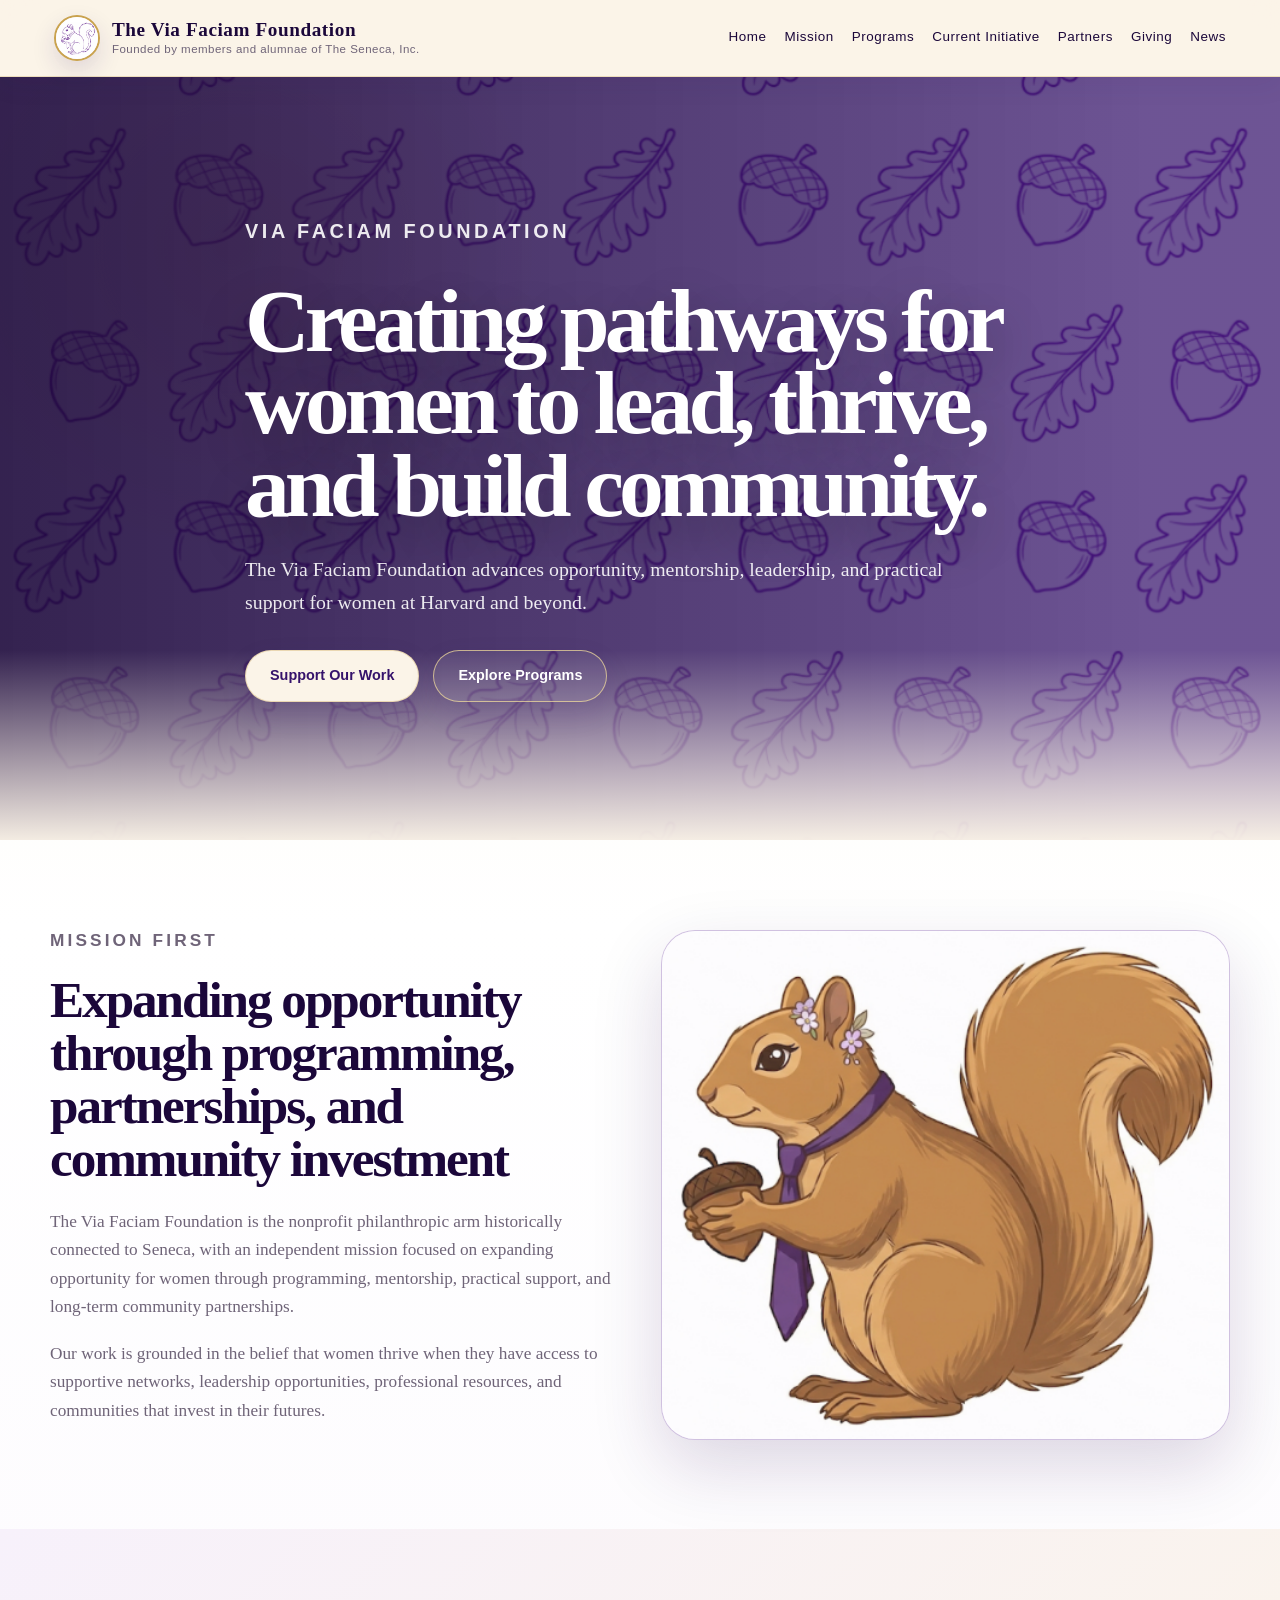
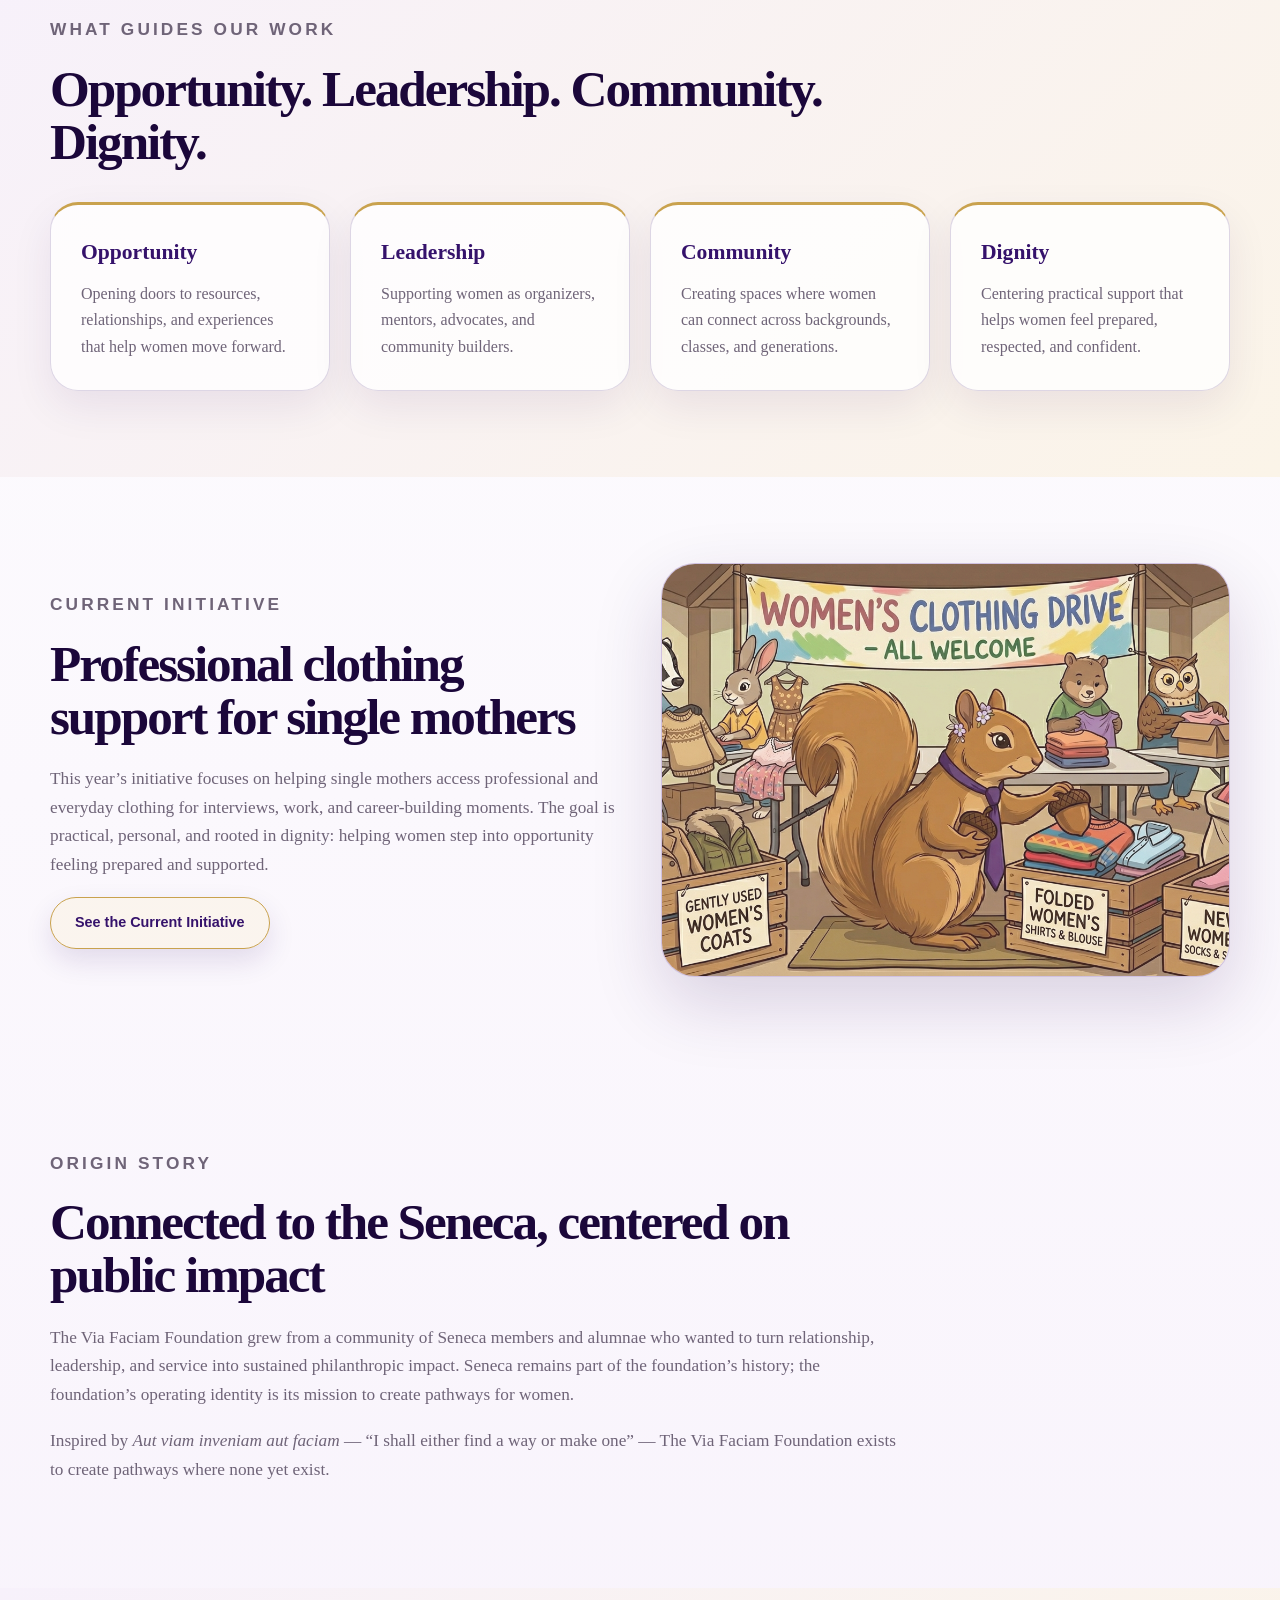
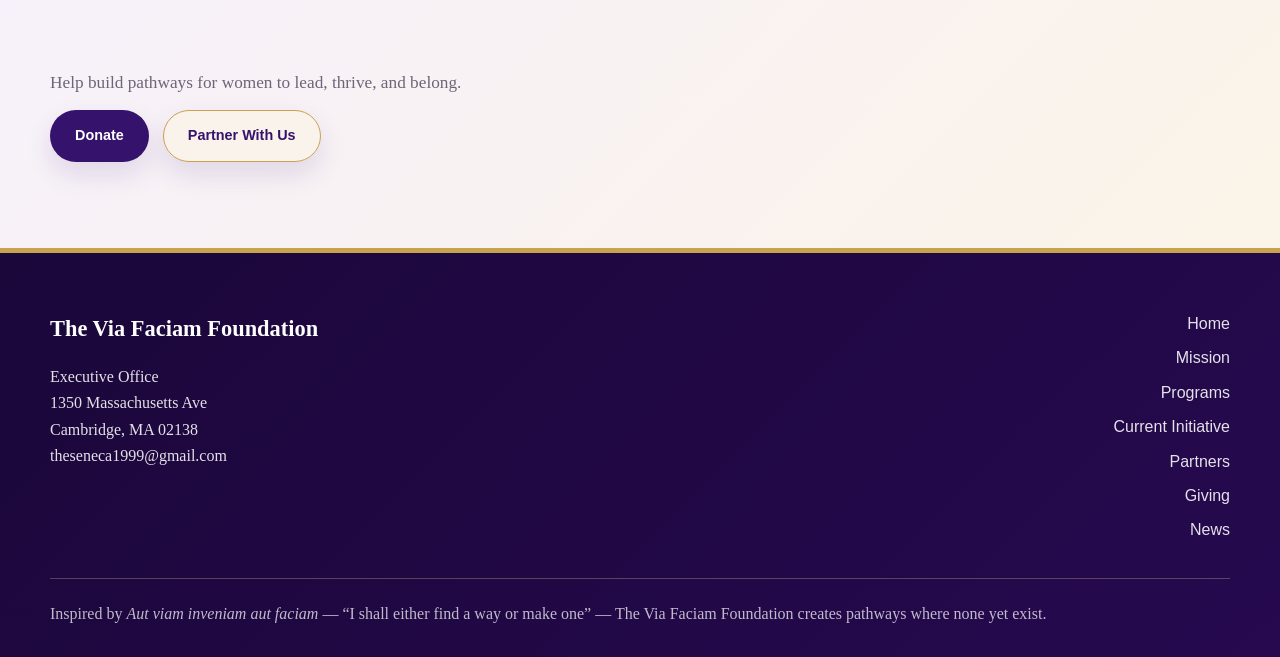
==== index.html @ 5f25b689 "Add files via upload" ====
<!DOCTYPE html>
<html lang="en">
<head>
  <meta charset="UTF-8">
  <meta name="viewport" content="width=device-width, initial-scale=1.0">
  <title>Home | The Via Faciam Foundation</title>
  <link rel="stylesheet" href="styles.css">
</head>
<body>
<header class="site-header">
  <div class="nav-wrap">
    <a class="brand" href="index.html">
      <span class="brand-mark"><img src="SenecaSquirrelLogo.png" alt="Via Faciam Foundation mark"></span>
      <span class="brand-text"><span class="brand-name">The Via Faciam Foundation</span><span class="brand-subtitle">Founded by members and alumnae of The Seneca, Inc.</span></span>
    </a>
    <nav class="main-nav">
      <a class="home-link" href="index.html">Home</a>
      <a href="about.html">Mission</a>
      <a href="events.html">Programs</a>
      <a href="philanthropy.html">Current Initiative</a>
      <a href="alumnae.html">Partners</a>
      <a href="giving.html">Giving</a>
      <a href="news.html">News</a>
    </nav>
  </div>
</header>
<main>

<section class="hero home-hero">
  <div class="hero-inner"><div class="hero-content"><p class="eyebrow hero-eyebrow">Via Faciam Foundation</p><h1>Creating pathways for women to lead, thrive, and build community.</h1>
  <p>The Via Faciam Foundation advances opportunity, mentorship, leadership, and practical support for women at Harvard and beyond.</p><div class="btn-row"><a class="btn btn-primary" href="giving.html">Support Our Work</a><a class="btn btn-secondary" href="events.html">Explore Programs</a></div></div></div>
</section>
<section class="section">
  <div class="section-inner grid-2">
    <div>
      <p class="eyebrow">Mission first</p>
      <h2>Expanding opportunity through programming, partnerships, and community investment</h2>
      <p>The Via Faciam Foundation is the nonprofit philanthropic arm historically connected to Seneca, with an independent mission focused on expanding opportunity for women through programming, mentorship, practical support, and long-term community partnerships.</p>
      <p>Our work is grounded in the belief that women thrive when they have access to supportive networks, leadership opportunities, professional resources, and communities that invest in their futures.</p>
      </div>
      <div class="image-frame light">
        <img src="SenecaSquirrel.png">
        </div>
        </div>
        </section>
<section class="section alt">
  <div class="section-inner">
    <p class="eyebrow">What guides our work</p>
    <h2>Opportunity. Leadership. Community. Dignity.</h2>
    <div class="cards">
      <article class="card">
        <h3>Opportunity</h3>
        <p>Opening doors to resources, relationships, and experiences that help women move forward.</p>
        </article>
        <article class="card">
          <h3>Leadership</h3>
          <p>Supporting women as organizers, mentors, advocates, and community builders.</p>
        </article>
        <article class="card">
          <h3>Community</h3>
          <p>Creating spaces where women can connect across backgrounds, classes, and generations.</p>
          </article>
          <article class="card">
            <h3>Dignity</h3>
            <p>Centering practical support that helps women feel prepared, respected, and confident.</p>
            </article>
            </div>
            </div>
            </section>
<section class="section">
  <div class="section-inner grid-2">
    <div>
      <p class="eyebrow">Current Initiative</p>
      <h2>Professional clothing support for single mothers</h2>
      <p>This year’s initiative focuses on helping single mothers access professional and everyday clothing for interviews, work, and career-building moments. The goal is practical, personal, and rooted in dignity: helping women step into opportunity feeling prepared and supported.</p>
      <a class="btn btn-outline" href="philanthropy.html">See the Current Initiative</a>
      </div>
      <div class="image-frame light">
        <img src="SenecaWomensClothingDrive.png" alt="Community initiative display">
        </div>
        </div>
        </section>
<section class="section">
  <div class="section-inner">
  <p class="eyebrow">Origin story</p>
  <h2>Connected to the Seneca, centered on public impact</h2>
  <p>The Via Faciam Foundation grew from a community of Seneca members and alumnae who wanted to turn relationship, leadership, and service into sustained philanthropic impact. Seneca remains part of the foundation’s history; the foundation’s operating identity is its mission to create pathways for women.</p><p>Inspired by <em>Aut viam inveniam aut faciam</em> — “I shall either find a way or make one” — The Via Faciam Foundation exists to create pathways where none yet exist.</p></div></section>
<section class="section alt">
  <div class="section-inner">
    <p class="statement">Help build pathways for women to lead, thrive, and belong.</p>
    <div class="btn-row"><a class="btn btn-dark" href="giving.html">Donate</a>
    <a class="btn btn-outline" href="mailto:theseneca1999@gmail.com">Partner With Us</a>
    </div>
    </div>
    </section>
</main>
<footer class="site-footer">
  <div class="footer-inner"><div class="footer-grid"><div><div class="footer-title">The Via Faciam Foundation</div><p>Executive Office<br>1350 Massachusetts Ave<br>Cambridge, MA 02138<br><a href="mailto:theseneca1999@gmail.com">theseneca1999@gmail.com</a></p></div><nav class="footer-nav"><a href="index.html">Home</a><a href="about.html">Mission</a><a href="events.html">Programs</a><a href="philanthropy.html">Current Initiative</a><a href="alumnae.html">Partners</a><a href="giving.html">Giving</a><a href="news.html">News</a></nav></div><div class="footer-bottom">Inspired by <em>Aut viam inveniam aut faciam</em> — “I shall either find a way or make one” — The Via Faciam Foundation creates pathways where none yet exist.</div></div>
</footer>
</body>
</html>
---- styles.css ----
:root {
  --purple: #35126b;
  --purple-dark: #1b073a;
  --purple-mid: #5d2f91;
  --lavender: #eee4f7;
  --lavender-soft: #f7f1fb;
  --cream: #fbf4e8;
  --cream-deep: #f2dfbf;
  --gold: #c9a24e;
  --gold-soft: #ecd79a;
  --rose: #d7a8c0;
  --ink: #21172b;
  --muted: #6f6478;
  --white: #ffffff;
  --line: rgba(53, 18, 107, 0.16);
  --shadow: 0 26px 70px rgba(42, 12, 83, 0.16);
}

* { box-sizing: border-box; }
body {
  margin: 0;
  font-family: Georgia, 'Times New Roman', serif;
  color: var(--ink);
  background: linear-gradient(180deg, var(--cream) 0%, #fff 24%, var(--lavender-soft) 100%);
  line-height: 1.65;
}
a { color: inherit; text-decoration: none; }
img { max-width: 100%; display: block; }

.site-header {
  position: sticky;
  top: 0;
  z-index: 10;
  background: rgba(251, 244, 232, 0.92);
  backdrop-filter: blur(18px);
  border-bottom: 1px solid rgba(201, 162, 78, 0.28);
  box-shadow: 0 8px 28px rgba(42, 12, 83, 0.06);
}
.nav-wrap {
  max-width: 1220px;
  margin: 0 auto;
  padding: 15px 24px;
  display: flex;
  align-items: center;
  justify-content: space-between;
  gap: 24px;
}
.brand {
  display: inline-flex;
  align-items: center;
  gap: 12px;
  color: var(--purple-dark);
}
.brand-text { display: flex; flex-direction: column; line-height: 1.15; }
.brand-mark {
  width: 46px;
  height: 46px;
  border-radius: 50%;
  overflow: hidden;
  border: 2px solid var(--gold);
  background: radial-gradient(circle at 30% 20%, var(--cream), var(--lavender));
  box-shadow: 0 10px 24px rgba(53, 18, 107, .14);
  flex: 0 0 auto;
}
.brand-mark img { width: 100%; height: 100%; object-fit: cover; }
.brand-name {
  font-size: 1.2rem;
  font-weight: 700;
  letter-spacing: 0.03em;
  white-space: nowrap;
}
.brand-subtitle {
  font-family: Arial, sans-serif;
  font-size: .72rem;
  color: var(--muted);
  letter-spacing: .04em;
  margin-top: 2px;
}
.main-nav {
  display: flex;
  flex-wrap: wrap;
  gap: 18px;
  font-family: Arial, sans-serif;
  font-size: 0.84rem;
  letter-spacing: 0.04em;
  color: var(--purple-dark);
}
.main-nav a {
  padding: 8px 0;
  border-bottom: 1px solid transparent;
  transition: color .2s ease, border-color .2s ease;
}
.main-nav a:hover { color: var(--purple-mid); border-color: var(--gold); }

.hero {
  background:
    radial-gradient(circle at top right, rgba(236, 215, 154, .38), transparent 34%),
    linear-gradient(135deg, var(--purple-dark), var(--purple));
  color: var(--white);
  padding: 92px 24px;
  position: relative;
  overflow: hidden;
}
.home-hero {
  min-height: 720px;
  display: flex;
  align-items: center;
  background:
    linear-gradient(90deg, rgba(27, 7, 58, .89) 0%, rgba(53, 18, 107, .72) 90%),
    radial-gradient(circle at 18% 22%, rgba(201, 162, 78, .36), transparent 26%),
    url('AcornBackdrop.png') center/cover no-repeat;
}
.home-hero::after {
  content: '';
  position: absolute;
  inset: auto 0 0 0;
  height: 190px;
  background: linear-gradient(180deg, transparent, rgba(251, 244, 232, .96));
  pointer-events: none;
}
.hero-inner, .section-inner, .footer-inner {
  max-width: 1180px;
  margin: 0 auto;
  position: relative;
  z-index: 1;
}
.hero-content {
  max-width: 790px;
  padding: 46px 0;
}
.hero-grid {
  display: grid;
  grid-template-columns: 1.1fr .9fr;
  gap: 48px;
  align-items: center;
}
.eyebrow {
  font-family: Arial, sans-serif;
  text-transform: uppercase;
  letter-spacing: 0.18em;
  font-size: 0.76rem;
  font-weight: 700;
  color: var(--gold);
  margin: 0 0 14px;
}
.hero-eyebrow { color: var(--gold-soft); }
.hero h1, .page-hero h1 {
  font-size: clamp(2.8rem, 7vw, 6.7rem);
  line-height: 0.92;
  letter-spacing: -0.055em;
  margin: 0 0 26px;
  text-shadow: 0 18px 50px rgba(0,0,0,.28);
}
.hero p, .page-hero p {
  font-size: 1.24rem;
  max-width: 760px;
  color: rgba(255,255,255,0.9);
  margin: 0 0 32px;
}
.btn-row { display: flex; flex-wrap: wrap; gap: 14px; }
.btn {
  display: inline-flex;
  align-items: center;
  justify-content: center;
  min-height: 48px;
  padding: 13px 24px;
  border-radius: 999px;
  font-family: Arial, sans-serif;
  font-weight: 700;
  font-size: .9rem;
  border: 1px solid transparent;
  box-shadow: 0 12px 28px rgba(53, 18, 107, .12);
  transition: transform .2s ease, box-shadow .2s ease, background .2s ease;
}
.btn:hover { transform: translateY(-2px); box-shadow: 0 18px 34px rgba(53,18,107,.18); }
.btn-primary { background: var(--cream); color: var(--purple); border-color: rgba(201,162,78,.35); }
.btn-secondary { background: rgba(255,255,255,.08); color: var(--white); border-color: rgba(236,215,154,.75); }
.btn-dark { background: var(--purple); color: var(--white); }
.btn-outline { color: var(--purple); border-color: var(--gold); background: rgba(251,244,232,.7); }
.image-frame {
  min-height: 360px;
  border: 1px solid rgba(236,215,154,.45);
  border-radius: 34px;
  overflow: hidden;
  background: rgba(255,255,255,.11);
  box-shadow: var(--shadow);
}
.image-frame.light { background: var(--lavender); border-color: var(--line); }
.image-frame img { width: 100%; height: 100%; object-fit: cover; opacity: .88; }

.section { padding: 86px 24px; }
.section.alt { background: linear-gradient(135deg, var(--lavender-soft), var(--cream)); }
.section h2 {
  font-size: clamp(2rem, 4vw, 3.7rem);
  line-height: 1.04;
  letter-spacing: -0.04em;
  color: var(--purple-dark);
  margin: 0 0 22px;
  max-width: 860px;
}
.section p { max-width: 850px; margin: 0 0 18px; color: var(--muted); font-size: 1.08rem; }
.grid-2 { display: grid; grid-template-columns: 1fr 1fr; gap: 42px; align-items: center; }
.cards { display: grid; grid-template-columns: repeat(4, 1fr); gap: 20px; margin-top: 34px; }
.cards.three { grid-template-columns: repeat(3, 1fr); }
.cards.two { grid-template-columns: repeat(2, 1fr); }
.card {
  background: rgba(255,255,255,.88);
  border: 1px solid var(--line);
  border-top: 3px solid var(--gold);
  border-radius: 28px;
  padding: 30px;
  box-shadow: 0 16px 42px rgba(47, 19, 95, 0.08);
}
.alt .card { background: rgba(255,255,255,.78); }
.card h3 { margin: 0 0 10px; color: var(--purple); font-size: 1.35rem; }
.card p { font-size: 1rem; margin: 0; }
.statement {
  font-size: clamp(2rem, 4vw, 4rem);
  line-height: 1.05;
  color: var(--purple);
  max-width: 900px;
  margin: 0 0 28px;
}

.page-hero {
  background:
    radial-gradient(circle at top left, rgba(236,215,154,.28), transparent 30%),
    linear-gradient(135deg, var(--purple-dark), var(--purple-mid));
  color: white;
  padding: 86px 24px;
}
.page-hero .hero-inner { max-width: 980px; }

.site-footer {
  background: linear-gradient(135deg, var(--purple-dark), #26094f);
  color: rgba(255,255,255,.88);
  padding: 58px 24px 30px;
  border-top: 5px solid var(--gold);
}
.footer-grid { display: grid; grid-template-columns: 1fr 1fr; gap: 40px; }
.footer-title { color: white; font-size: 1.4rem; font-weight: 700; margin-bottom: 12px; }
.footer-nav { display: grid; gap: 8px; justify-items: end; font-family: Arial, sans-serif; }
.footer-nav a:hover { color: var(--gold-soft); }
.footer-bottom { border-top: 1px solid rgba(236,215,154,.28); margin-top: 34px; padding-top: 22px; color: rgba(255,255,255,.72); }

@media (max-width: 900px) {
  .hero-grid, .grid-2, .footer-grid { grid-template-columns: 1fr; }
  .cards, .cards.three, .cards.two { grid-template-columns: 1fr; }
  .footer-nav { justify-items: start; }
  .nav-wrap { align-items: flex-start; flex-direction: column; }
  .main-nav { gap: 14px; }
  .home-hero { min-height: 620px; }
  .hero { padding: 66px 20px; }
  .section { padding: 62px 20px; }
}


/* Picture planning placeholders */
.photo-placeholder {
  min-height: 280px;
  border: 2px dashed rgba(201, 162, 78, 0.7);
  border-radius: 30px;
  padding: 28px;
  background:
    linear-gradient(135deg, rgba(255,255,255,.78), rgba(247,241,251,.88)),
    radial-gradient(circle at top right, rgba(236,215,154,.35), transparent 32%);
  box-shadow: 0 16px 42px rgba(47, 19, 95, 0.07);
  display: flex;
  flex-direction: column;
  justify-content: flex-end;
  position: relative;
  overflow: hidden;
}
.photo-placeholder::before {
  content: 'Photo space';
  position: absolute;
  top: 22px;
  left: 24px;
  font-family: Arial, sans-serif;
  font-size: .72rem;
  font-weight: 700;
  letter-spacing: .16em;
  text-transform: uppercase;
  color: var(--purple-mid);
  background: rgba(251,244,232,.78);
  border: 1px solid rgba(201,162,78,.38);
  border-radius: 999px;
  padding: 8px 12px;
}
.photo-placeholder h3 {
  margin: 92px 0 10px;
  color: var(--purple);
  font-size: 1.35rem;
}
.photo-placeholder p {
  margin: 0;
  color: var(--muted);
  font-size: 1rem;
}
.photo-grid {
  display: grid;
  grid-template-columns: repeat(3, 1fr);
  gap: 20px;
  margin-top: 34px;
}
.photo-grid.two { grid-template-columns: repeat(2, 1fr); }
.photo-note {
  font-family: Arial, sans-serif;
  font-size: .82rem;
  color: var(--purple-mid);
  margin-top: 16px;
}

@media (max-width: 900px) {
  .photo-grid, .photo-grid.two { grid-template-columns: 1fr; }
}

.card img { width: 100%; height: 190px; object-fit: cover; border-radius: 20px; margin: 12px 0 16px; }
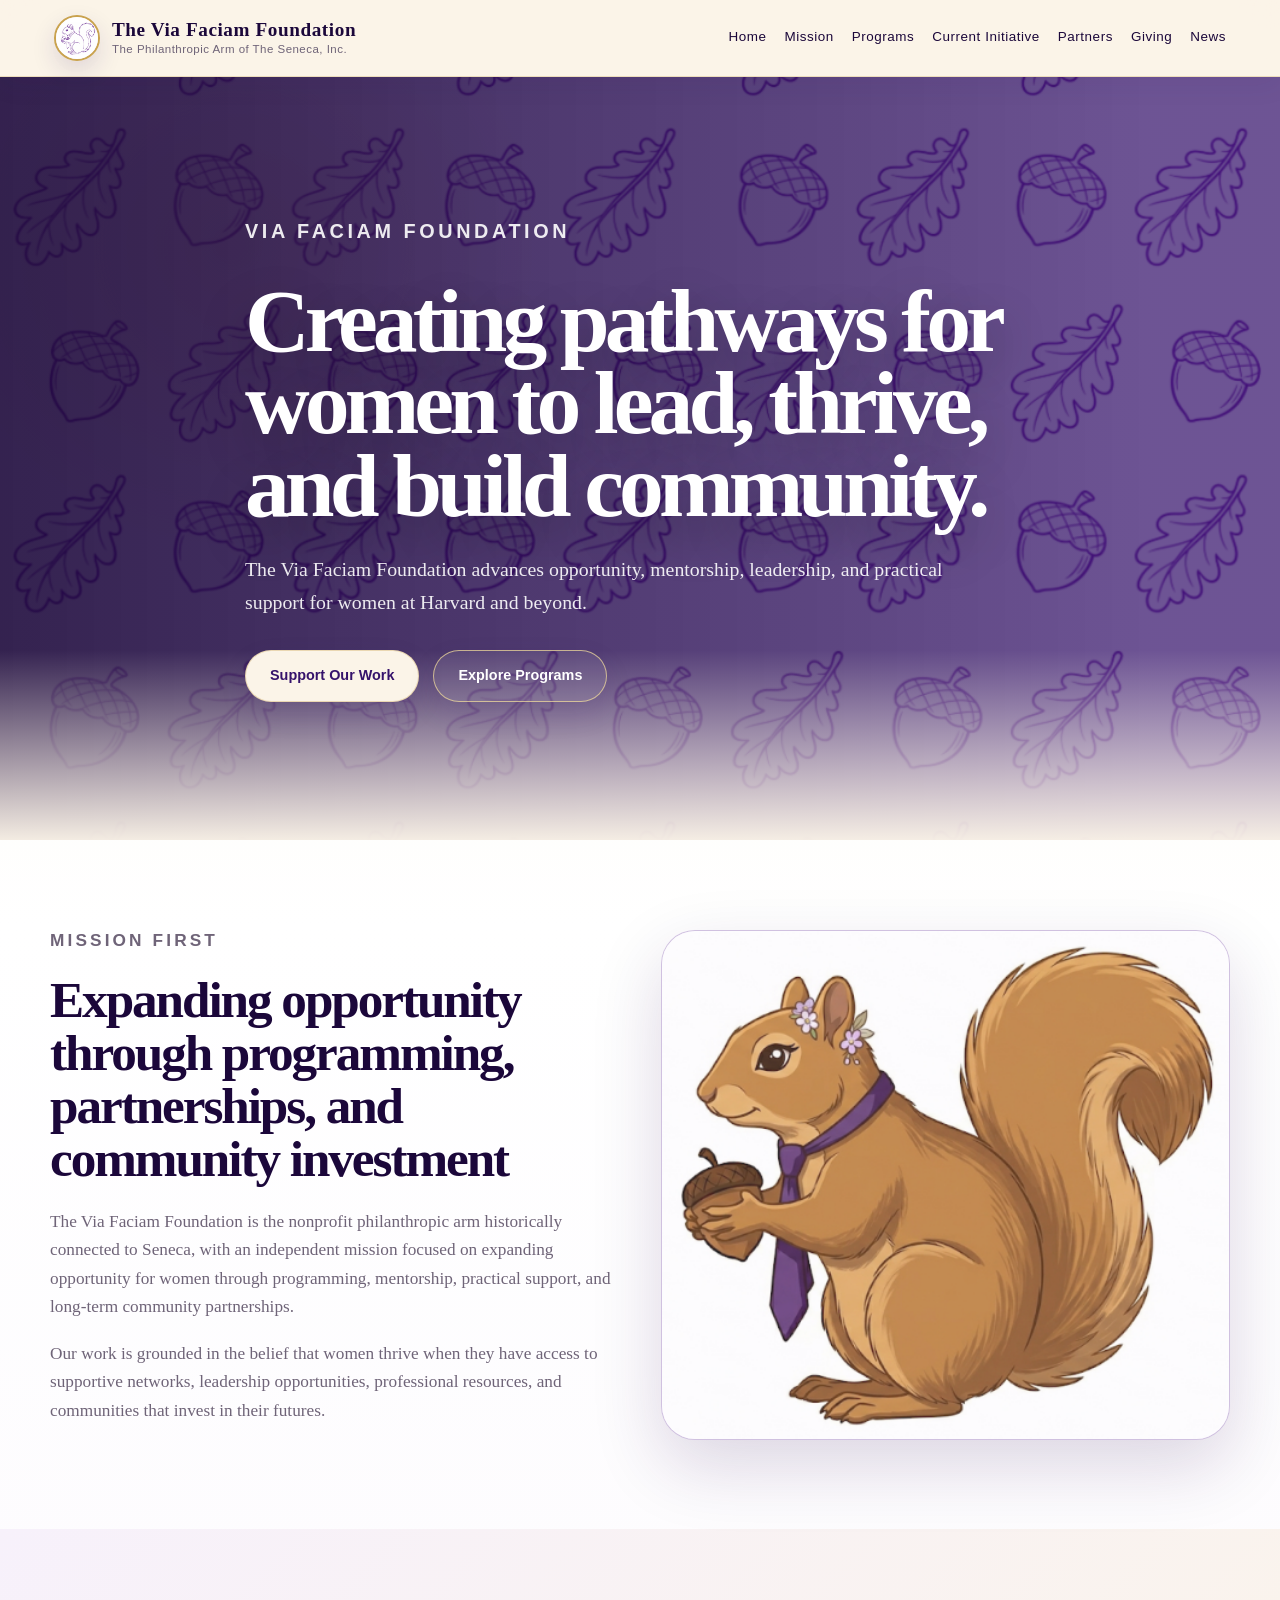
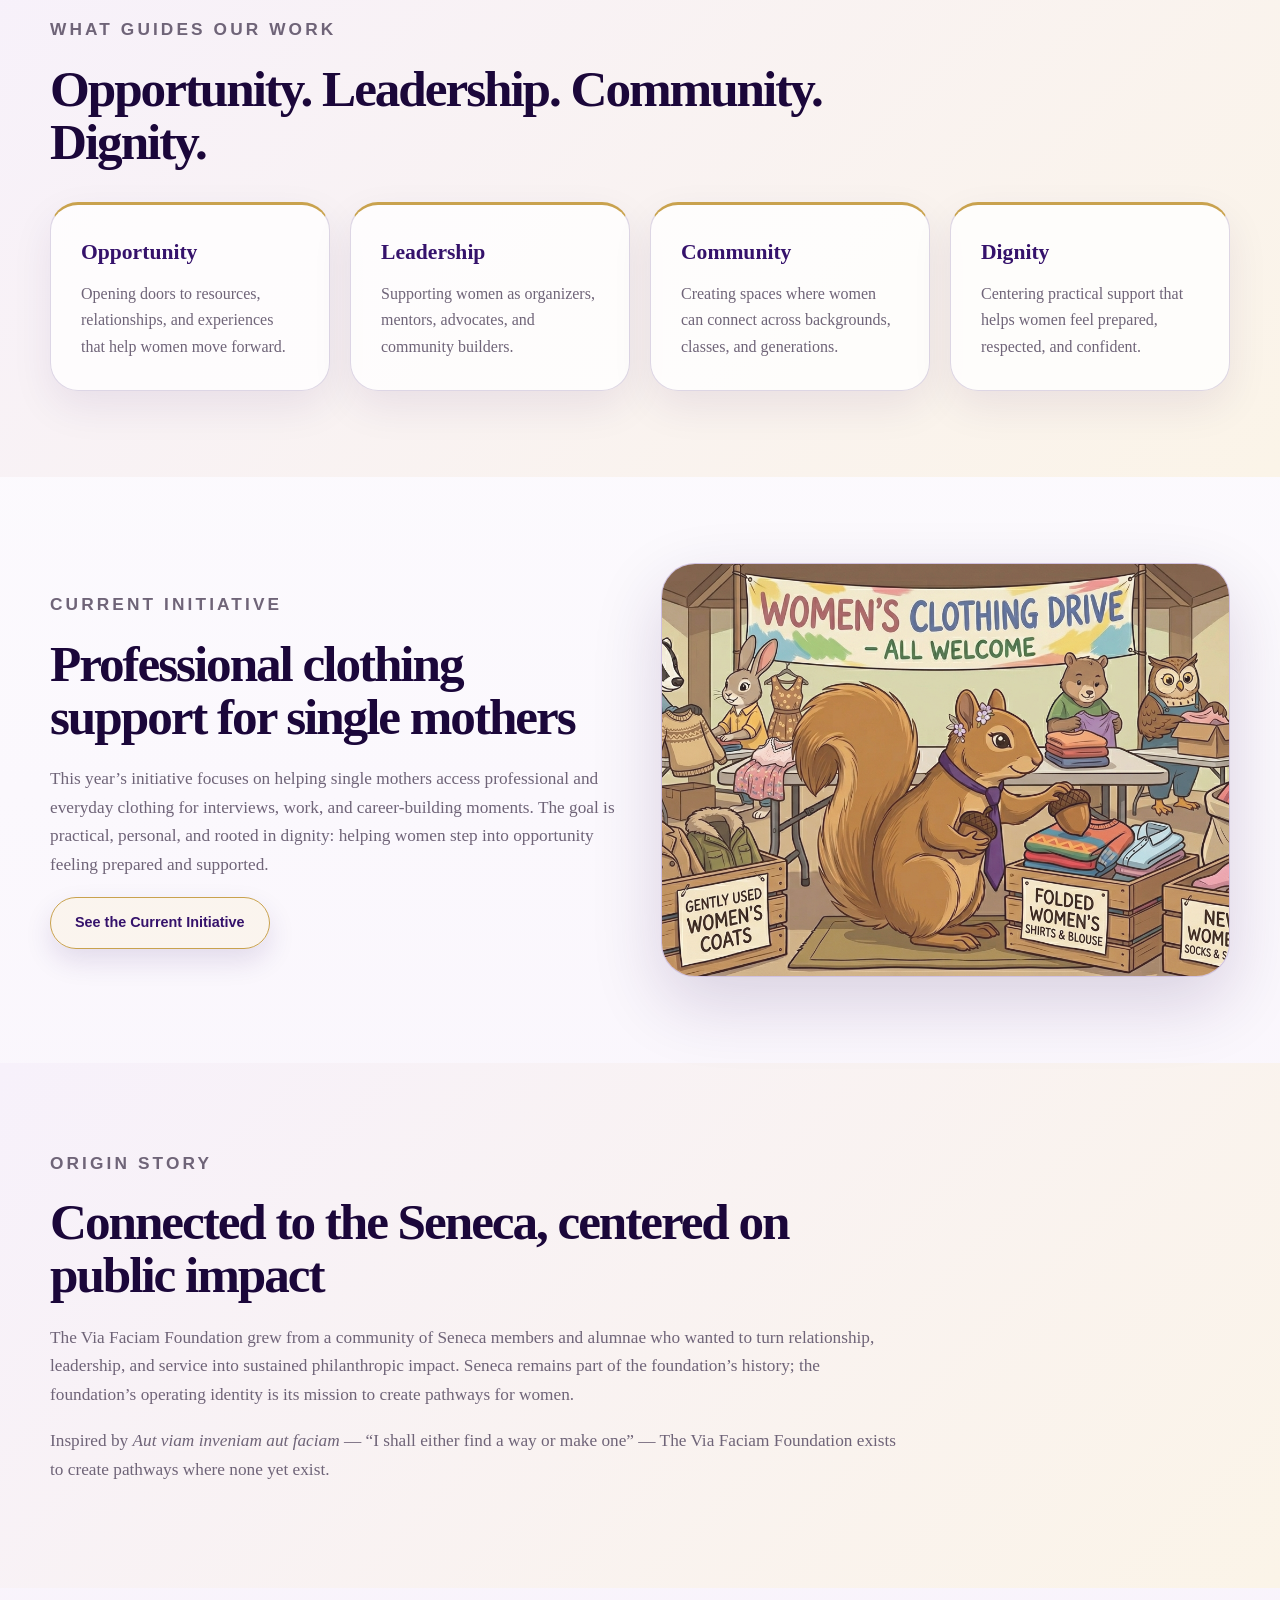
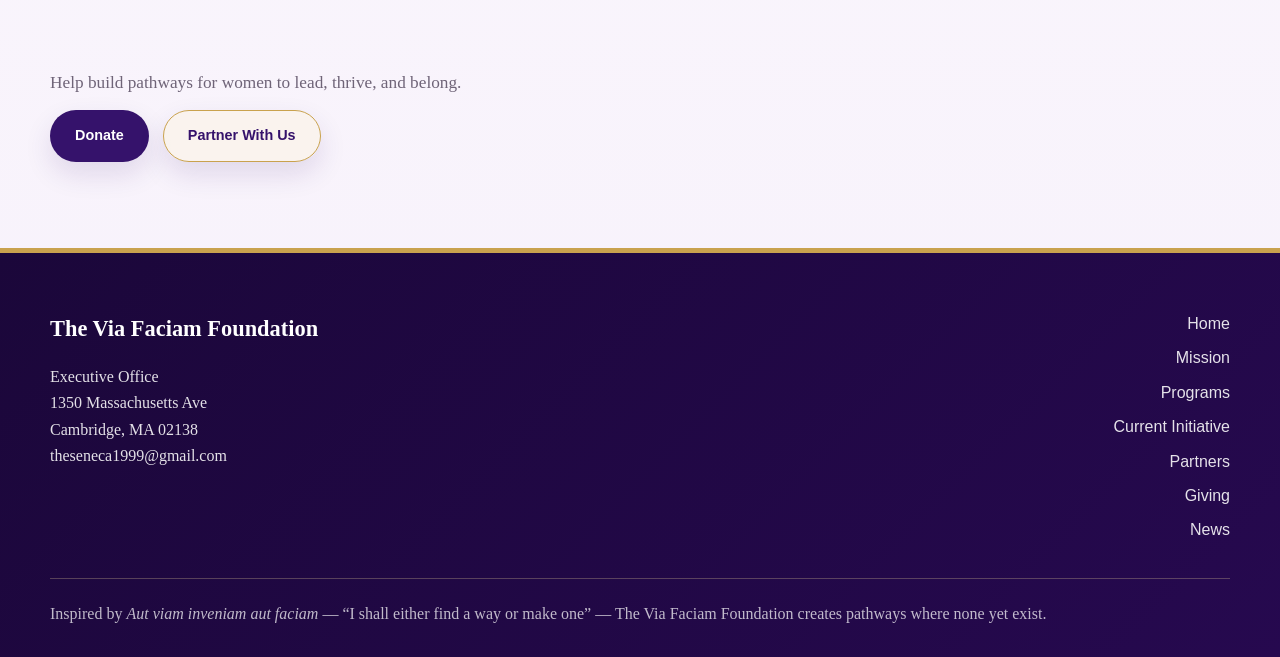
==== commit d35c8f32: "Update index.html" ====
--- a/index.html
+++ b/index.html
@@ -11,7 +11,7 @@
   <div class="nav-wrap">
     <a class="brand" href="index.html">
       <span class="brand-mark"><img src="SenecaSquirrelLogo.png" alt="Via Faciam Foundation mark"></span>
-      <span class="brand-text"><span class="brand-name">The Via Faciam Foundation</span><span class="brand-subtitle">Founded by members and alumnae of The Seneca, Inc.</span></span>
+      <span class="brand-text"><span class="brand-name">The Via Faciam Foundation</span><span class="brand-subtitle">The Philanthropic Arm of The Seneca, Inc.</span></span>
     </a>
     <nav class="main-nav">
       <a class="home-link" href="index.html">Home</a>
@@ -80,12 +80,12 @@
         </div>
         </div>
         </section>
-<section class="section">
+<section class="section alt">
   <div class="section-inner">
   <p class="eyebrow">Origin story</p>
   <h2>Connected to the Seneca, centered on public impact</h2>
   <p>The Via Faciam Foundation grew from a community of Seneca members and alumnae who wanted to turn relationship, leadership, and service into sustained philanthropic impact. Seneca remains part of the foundation’s history; the foundation’s operating identity is its mission to create pathways for women.</p><p>Inspired by <em>Aut viam inveniam aut faciam</em> — “I shall either find a way or make one” — The Via Faciam Foundation exists to create pathways where none yet exist.</p></div></section>
-<section class="section alt">
+<section class="section">
   <div class="section-inner">
     <p class="statement">Help build pathways for women to lead, thrive, and belong.</p>
     <div class="btn-row"><a class="btn btn-dark" href="giving.html">Donate</a>
@@ -98,4 +98,4 @@
   <div class="footer-inner"><div class="footer-grid"><div><div class="footer-title">The Via Faciam Foundation</div><p>Executive Office<br>1350 Massachusetts Ave<br>Cambridge, MA 02138<br><a href="mailto:theseneca1999@gmail.com">theseneca1999@gmail.com</a></p></div><nav class="footer-nav"><a href="index.html">Home</a><a href="about.html">Mission</a><a href="events.html">Programs</a><a href="philanthropy.html">Current Initiative</a><a href="alumnae.html">Partners</a><a href="giving.html">Giving</a><a href="news.html">News</a></nav></div><div class="footer-bottom">Inspired by <em>Aut viam inveniam aut faciam</em> — “I shall either find a way or make one” — The Via Faciam Foundation creates pathways where none yet exist.</div></div>
 </footer>
 </body>
-</html>+</html>
